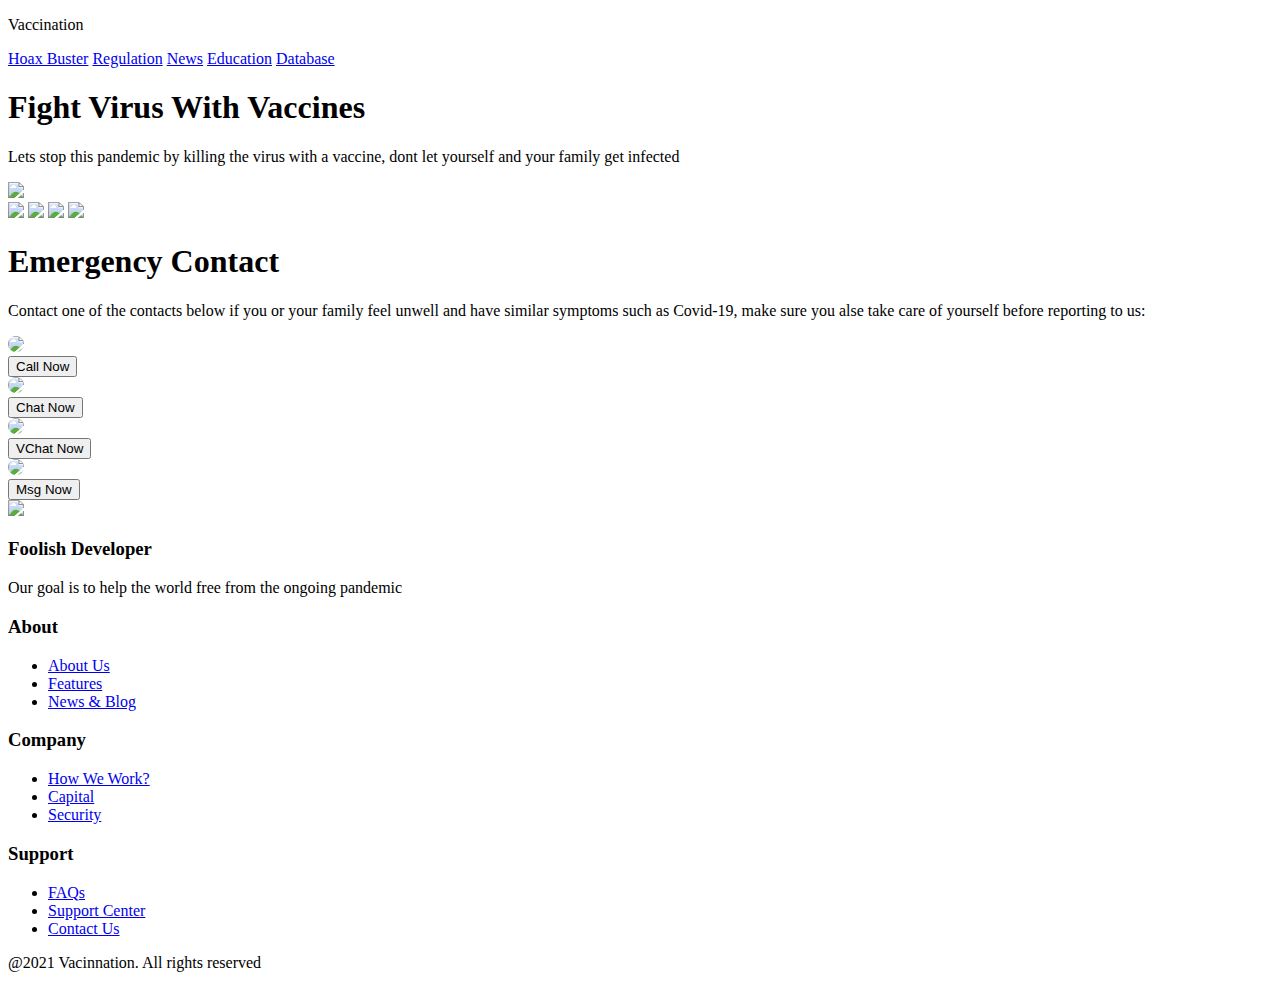
==== Practica 3/index.html @ 4ed314ea "Create index.html" ====
<!DOCTYPE html>
<html>
  <head>
    <meta charset="utf-8">
    <meta name="viewport" content="width=device-width, initial-scale=1.0">
    <title>Untitled</title>
    <link rel="stylesheet" href="styles.css">
</head>
  <body>
    <div class  = "topnav">
      <p class  =  "titulo">Vaccination</p>
      <div class = navRight>
        <a class="active" href="#home">Hoax Buster</a>
        <a href="#Regulation">Regulation</a>
        <a href="#News">News</a>
        <a href="#Education">Education</a>
        <a href="#Database">Database</a>
      </div>
    </div>
    <div class="row2">
      <div class="column2">
        <h1>Fight Virus With Vaccines</h1>
        <p>Lets stop this pandemic by killing the virus with a vaccine, dont let yourself and your family get infected</p>
      </div>
      <div class="column2">
        <img src="Nurse.webp" style="width:100%;">
      </div>
    </div>
    <section class="secondSection">
      <img src="astrazeneca-logo.png">
      <img src="Sinovac-logo.png">
      <img src="Pfizer-logo.png">
      <img src="Sputnik-logo.png">
  </section>
    <div class="row2">
      <div class="column2">
        <h1>Emergency Contact</h1>
        <p>Contact one of the contacts below if you or your family feel unwell and have similar symptoms such as Covid-19, make sure you alse take care of yourself before reporting to us:</p>
        <div class="row3">
          <div class="column3">
            <div class="content">
              <img src="1.png" style="border-radius:20px" >
              <div><button class="button">Call Now</button></div>
            </div>
          </div>
          <div class="column3">
            <div class="content">
              <img src="2.png" style="border-radius:20px" >
              <div><button class="button">Chat Now</button></div>
            </div>
          </div>
        </div>
        <div class="row3">
          <div class="column3">
            <div class="content">
              <img src="3.png" style="border-radius:20px" >
              <div><button class="button">VChat Now</button></div>
            </div>
          </div>
          <div class="column3">
            <div class="content">
              <img src="4.png" style="border-radius:20px" >
              <div><button class="button">Msg Now</button></div>
            </div>
          </div>
        </div>
      </div>
      <div class="column2">
        <img src="nurse2.png" style="width:100%;">
      </div>
    </div>
    <div class="footer-dark">
      <footer>
        <div class="row primary">
          <div class="column about">
          <h3>Foolish Developer</h3>
          <p>Our goal is to help the world free from the ongoing pandemic</p>
        </div>
        
        <div class="column links">
        <h3>About</h3>
        
         <ul>
          <li>
           <a href="#aUs">About Us</a>
          </li>
          <li>
           <a href="#Feat">Features</a>
          </li>
          <li>
           <a href="#N&B">News & Blog</a>
          </li>
         </ul>
        
        </div>
         
        <div class="column links">
          <h3>Company</h3>
           <ul>
            <li>
             <a href="#hww">How We Work?</a>
            </li>
            <li>
             <a href="#cap">Capital</a>
            </li>
            <li>
            <a href="#sec">Security</a>
            </li>
          </ul>
        </div>

        <div class="column links">
          <h3>Support</h3>
           <ul>
            <li>
             <a href="#faq">FAQs</a>
            </li>
            <li>
             <a href="#sup">Support Center</a>
            </li>
            <li>
            <a href="#cont">Contact Us</a>
            </li>
          </ul>
        </div>
        
        </div>
        <p class = "right" >@2021 Vacinnation. All rights reserved</p>
      </footer>
      
  </div>
  </body>
</html>
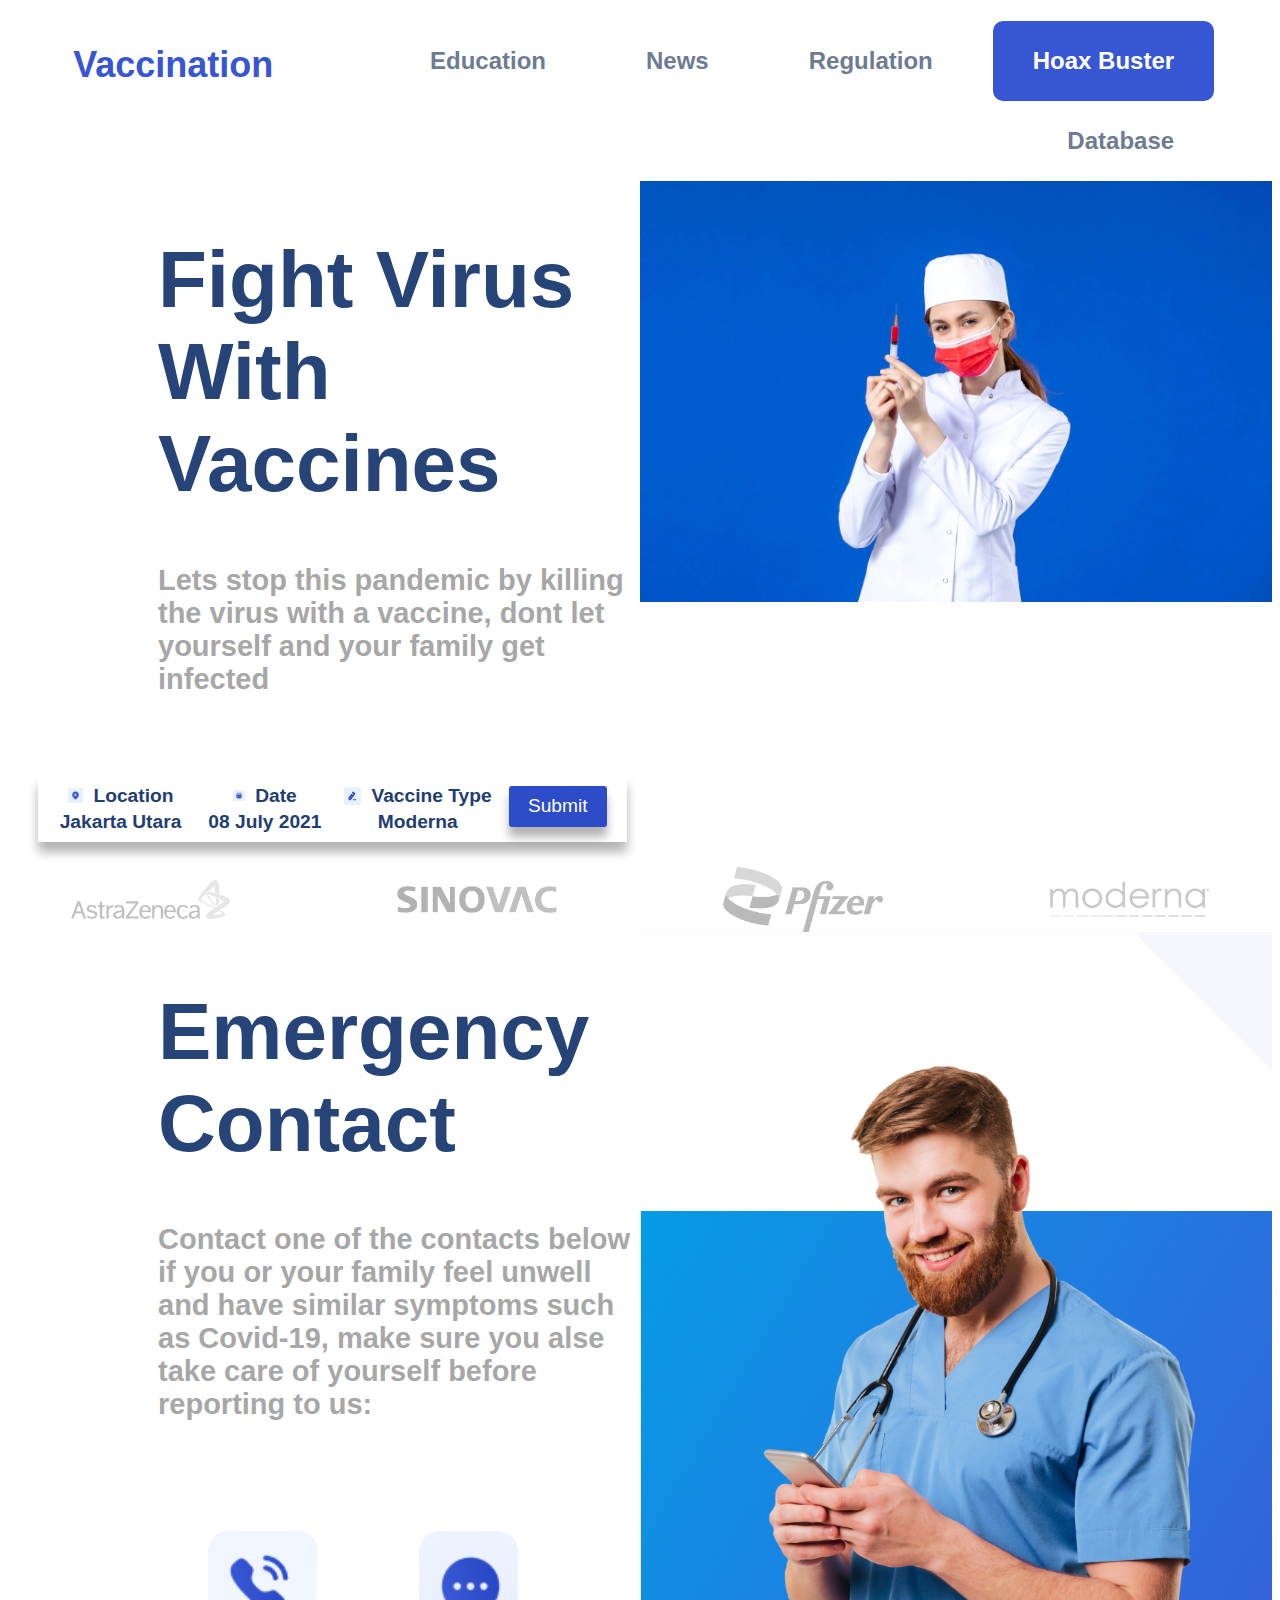
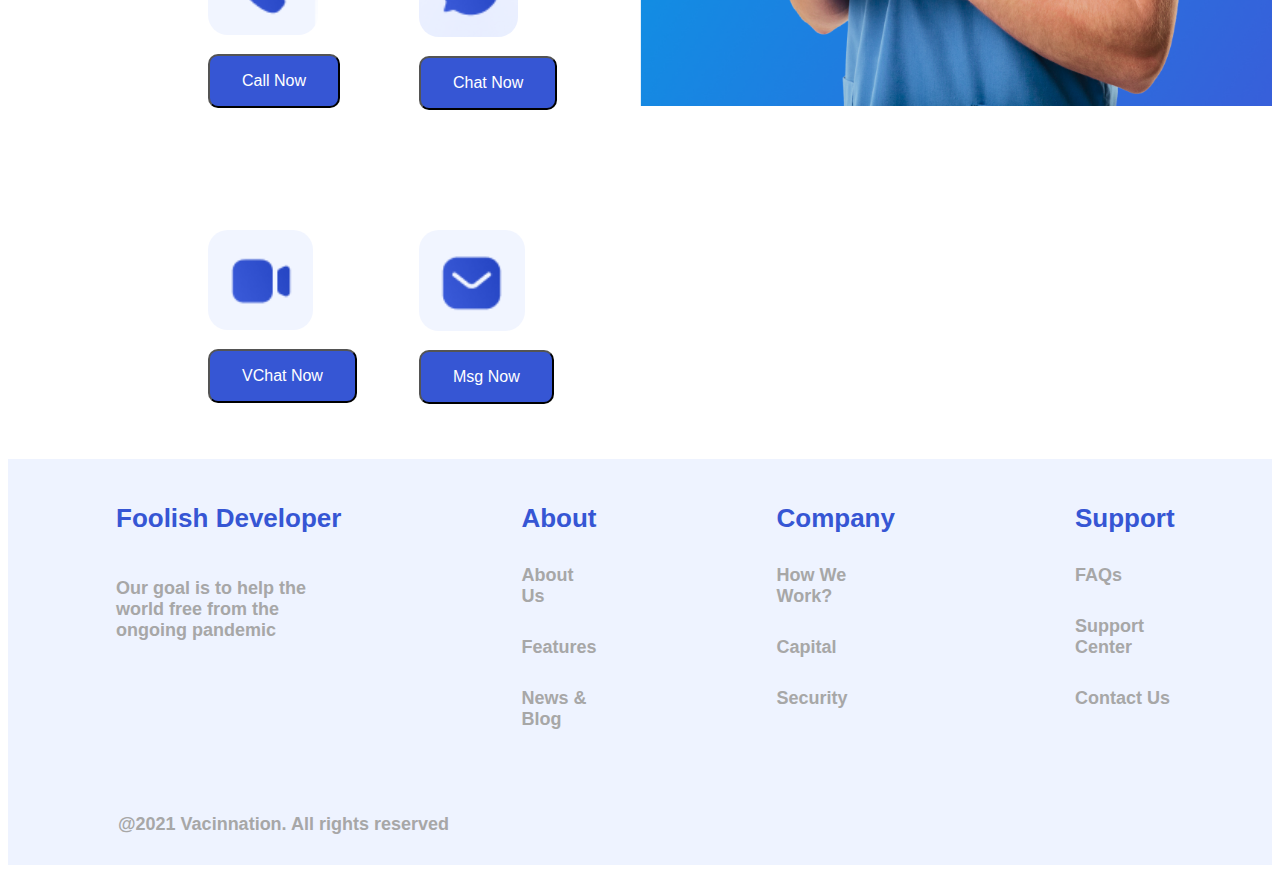
==== commit 8e91850a: "Add files via upload" ====
--- a/Practica 3/index.html
+++ b/Practica 3/index.html
@@ -1,133 +1,172 @@
-<!DOCTYPE html>
-<html>
-  <head>
-    <meta charset="utf-8">
-    <meta name="viewport" content="width=device-width, initial-scale=1.0">
-    <title>Untitled</title>
-    <link rel="stylesheet" href="styles.css">
-</head>
-  <body>
-    <div class  = "topnav">
-      <p class  =  "titulo">Vaccination</p>
-      <div class = navRight>
-        <a class="active" href="#home">Hoax Buster</a>
-        <a href="#Regulation">Regulation</a>
-        <a href="#News">News</a>
-        <a href="#Education">Education</a>
-        <a href="#Database">Database</a>
-      </div>
-    </div>
-    <div class="row2">
-      <div class="column2">
-        <h1>Fight Virus With Vaccines</h1>
-        <p>Lets stop this pandemic by killing the virus with a vaccine, dont let yourself and your family get infected</p>
-      </div>
-      <div class="column2">
-        <img src="Nurse.webp" style="width:100%;">
-      </div>
-    </div>
-    <section class="secondSection">
-      <img src="astrazeneca-logo.png">
-      <img src="Sinovac-logo.png">
-      <img src="Pfizer-logo.png">
-      <img src="Sputnik-logo.png">
-  </section>
-    <div class="row2">
-      <div class="column2">
-        <h1>Emergency Contact</h1>
-        <p>Contact one of the contacts below if you or your family feel unwell and have similar symptoms such as Covid-19, make sure you alse take care of yourself before reporting to us:</p>
-        <div class="row3">
-          <div class="column3">
-            <div class="content">
-              <img src="1.png" style="border-radius:20px" >
-              <div><button class="button">Call Now</button></div>
-            </div>
-          </div>
-          <div class="column3">
-            <div class="content">
-              <img src="2.png" style="border-radius:20px" >
-              <div><button class="button">Chat Now</button></div>
-            </div>
-          </div>
-        </div>
-        <div class="row3">
-          <div class="column3">
-            <div class="content">
-              <img src="3.png" style="border-radius:20px" >
-              <div><button class="button">VChat Now</button></div>
-            </div>
-          </div>
-          <div class="column3">
-            <div class="content">
-              <img src="4.png" style="border-radius:20px" >
-              <div><button class="button">Msg Now</button></div>
-            </div>
-          </div>
-        </div>
-      </div>
-      <div class="column2">
-        <img src="nurse2.png" style="width:100%;">
-      </div>
-    </div>
-    <div class="footer-dark">
-      <footer>
-        <div class="row primary">
-          <div class="column about">
-          <h3>Foolish Developer</h3>
-          <p>Our goal is to help the world free from the ongoing pandemic</p>
-        </div>
-        
-        <div class="column links">
-        <h3>About</h3>
-        
-         <ul>
-          <li>
-           <a href="#aUs">About Us</a>
-          </li>
-          <li>
-           <a href="#Feat">Features</a>
-          </li>
-          <li>
-           <a href="#N&B">News & Blog</a>
-          </li>
-         </ul>
-        
-        </div>
-         
-        <div class="column links">
-          <h3>Company</h3>
-           <ul>
-            <li>
-             <a href="#hww">How We Work?</a>
-            </li>
-            <li>
-             <a href="#cap">Capital</a>
-            </li>
-            <li>
-            <a href="#sec">Security</a>
-            </li>
-          </ul>
-        </div>
-
-        <div class="column links">
-          <h3>Support</h3>
-           <ul>
-            <li>
-             <a href="#faq">FAQs</a>
-            </li>
-            <li>
-             <a href="#sup">Support Center</a>
-            </li>
-            <li>
-            <a href="#cont">Contact Us</a>
-            </li>
-          </ul>
-        </div>
-        
-        </div>
-        <p class = "right" >@2021 Vacinnation. All rights reserved</p>
-      </footer>
-      
-  </div>
-  </body>
-</html>
+<!DOCTYPE html>
+<html>
+  <head>
+    <meta charset="utf-8">
+    <meta name="viewport" content="width=device-width, initial-scale=1.0">
+    <title>Untitled</title>
+    <link rel="stylesheet" href="styles.css">
+</head>
+  <body>
+    <div class  = "topnav">
+      <p class  =  "titulo">Vaccination</p>
+      <div class = navRight>
+        <a class="active" href="#home">Hoax Buster</a>
+        <a href="#Regulation">Regulation</a>
+        <a href="#News">News</a>
+        <a href="#Education">Education</a>
+        <a href="#Database">Database</a>
+      </div>
+    </div>
+    <div class="row2">
+      <div class="column2">
+        <h1>Fight Virus With Vaccines</h1>
+        <p>Lets stop this pandemic by killing the virus with a vaccine, dont let yourself and your family get infected</p>
+        <div class="form">
+          <table class="table">
+              <tbody>
+                  <th>
+                      <div class="row5">
+                          <img src="5.png" class="icon">
+                          <span>Location</span>
+                      </div>
+                  </th>
+                  <th>
+                      <div class="row5">
+                          <img src="6.png" class="icon">
+                          <span>Date</span>
+                      </div>
+                  </th>
+                  <th>
+                      <div class="row5">
+                          <img src="7.png" class="icon">
+                          <span>Vaccine Type</span>
+                      </div>                
+                  </th>
+                  <tr>
+                      <td>
+                          Jakarta Utara
+                      </td>
+                      <td>
+                          08 July 2021
+                      </td>
+                      <td>
+                          Moderna
+                      </td>
+                  </tr>
+              </tbody>
+          </table>
+          <button>
+            Submit
+          </button>
+      </div>
+      </div>
+      <div class="column2">
+        <img src="Nurse.webp" style="width:100%;">
+      </div>
+    </div>
+
+    <section class="secondSection">
+      <img src="astrazeneca-logo.png">
+      <img src="Sinovac-logo.png">
+      <img src="Pfizer-logo.png">
+      <img src="Moderna-logo.png">
+    </section>
+    <div class="row2">
+      <div class="column2">
+        <h1>Emergency Contact</h1>
+        <p>Contact one of the contacts below if you or your family feel unwell and have similar symptoms such as Covid-19, make sure you alse take care of yourself before reporting to us:</p>
+        <div class="row3">
+          <div class="column3">
+            <div class="content">
+              <img src="1.png" style="border-radius:20px" >
+              <div><button class="button">Call Now</button></div>
+            </div>
+          </div>
+          <div class="column3">
+            <div class="content">
+              <img src="2.png" style="border-radius:20px" >
+              <div><button class="button">Chat Now</button></div>
+            </div>
+          </div>
+        </div>
+        <div class="row3">
+          <div class="column3">
+            <div class="content">
+              <img src="3.png" style="border-radius:20px" >
+              <div><button class="button">VChat Now</button></div>
+            </div>
+          </div>
+          <div class="column3">
+            <div class="content">
+              <img src="4.png" style="border-radius:20px" >
+              <div><button class="button">Msg Now</button></div>
+            </div>
+          </div>
+        </div>
+      </div>
+      <div class="column2">
+        <img src="nurse2.png" style="width:100%;">
+      </div>
+    </div>
+    <div class="footer-dark">
+      <footer>
+        <div class="row primary">
+          <div class="column about">
+          <h3>Foolish Developer</h3>
+          <p>Our goal is to help the world free from the ongoing pandemic</p>
+        </div>
+        
+        <div class="column links">
+        <h3>About</h3>
+        
+         <ul>
+          <li>
+           <a href="#aUs">About Us</a>
+          </li>
+          <li>
+           <a href="#Feat">Features</a>
+          </li>
+          <li>
+           <a href="#N&B">News & Blog</a>
+          </li>
+         </ul>
+        
+        </div>
+         
+        <div class="column links">
+          <h3>Company</h3>
+           <ul>
+            <li>
+             <a href="#hww">How We Work?</a>
+            </li>
+            <li>
+             <a href="#cap">Capital</a>
+            </li>
+            <li>
+            <a href="#sec">Security</a>
+            </li>
+          </ul>
+        </div>
+
+        <div class="column links">
+          <h3>Support</h3>
+           <ul>
+            <li>
+             <a href="#faq">FAQs</a>
+            </li>
+            <li>
+             <a href="#sup">Support Center</a>
+            </li>
+            <li>
+            <a href="#cont">Contact Us</a>
+            </li>
+          </ul>
+        </div>
+        
+        </div>
+        <p class = "right" >@2021 Vacinnation. All rights reserved</p>
+      </footer>
+      
+  </div>
+  </body>
+</html>--- a/Practica 3/styles.css
+++ b/Practica 3/styles.css
@@ -0,0 +1,276 @@
+.topnav {
+  background-color: #FFFFFF;
+  overflow: hidden;
+}
+
+body{
+  font-family: 'Hind Vadodara', sans-serif;
+  font-weight: bold;
+}
+
+.topnav .navRight a{
+  float: left;
+  color: #6D7B93;
+  text-align: center;
+  padding: 26px 40px;
+  text-decoration: none;
+  font-size: 24px;
+  float: right;
+  margin-right: 20px;
+}
+
+.topnav .navRight{
+  margin-right: 3%;
+  margin-top: 1%;
+}
+
+.topnav p.titulo {
+  margin-left: 2%;
+}
+
+.topnav p.titulo {
+  float: left;
+  color: #3656D4;
+  text-align: center;
+  text-decoration: none;
+  font-size: 36px;
+  padding: 0px 40px;
+}
+
+.topnav a:hover {
+  background-color: #ddd;
+  color: black;
+}
+
+.topnav a.active {
+  background-color: #3656D4;
+  color: white;
+  border-radius: 10px;
+}
+
+footer {
+  background-color: #EEF3FF;
+  color: #a7a7a7;
+  font-size: 18px;
+}
+footer * {
+  font-family: "Poppins", sans-serif;
+  box-sizing: border-box;
+  border: none;
+  outline: none;
+}
+.row {
+  padding: 1em 1em;
+}
+.row.primary {
+  display: grid;
+  grid-template-columns: 2fr 1fr 1fr 2fr;
+  align-items: stretch;
+}
+.column {
+  width: 100%;
+  display: flex;
+  flex-direction: column;
+  padding: 0 5em;
+  min-height: 150px;
+  margin-left: 0px;
+}
+
+h3{
+  width: 100%;
+  text-align: left;
+  color: #3656D4;
+  font-size: 26px;
+  white-space: nowrap;
+}
+
+ul {
+  list-style: none;
+  display: flex;
+  flex-direction: column;
+  padding: 0;
+  margin-top: 5px;
+}
+li:not(:first-child) {
+  margin-top: 30px;
+}
+
+ul li a {
+  color: #a7a7a7;
+  text-decoration: none;
+}
+
+.footer-menu{
+  float: left;
+  margin-top: 10px;
+}
+
+.footer-menu a{
+  color: #cfd2d6;
+  padding: 10px;
+  text-decoration: none;
+}
+.footer-menu a:hover{
+  color: #27bcda;
+}
+
+@media screen and (max-width: 850px) {
+  .row.primary {
+    grid-template-columns: 1fr;
+  }
+}
+
+.right{
+  margin-left: 80px;
+  padding: 30px;
+}
+
+.column2 {
+  float: left;
+  width: 50%;
+}
+
+.row2:after {
+  content: "";
+  display: table;
+  clear: both;
+}
+
+.column2 h1{
+  margin-left: 150px;
+  width: 70%;
+  font-size: 80px;
+  color: #264477;
+}
+
+.column2 p{
+  font-size: 29px;
+  color: #a7a7a7;
+  width: 75%;
+  margin-left: 150px;
+}
+
+.column3 {
+  float: left;
+  width: 50%;
+}
+
+.row3:after {
+  content: "";
+  display: table;
+  clear: both;
+}
+
+.column3 h1{
+  margin-left: 150px;
+  width: 70%;
+  font-size: 80px;
+  color: #264477;
+}
+
+.column3 p{
+  font-size: 29px;
+  color: #a7a7a7;
+  width: 75%;
+  margin-left: 150px;
+}
+
+.row3{
+  margin-left: 190px;
+  margin-bottom: 45px;
+  padding: 10px;
+  margin-top: 100px;
+}
+
+.button {
+  border-radius: 10px;
+  color: white;
+  padding: 16px 32px;
+  text-align: center;
+  text-decoration: none;
+  display: inline-block;
+  font-size: 16px;
+  margin-top: 15px;
+  cursor: pointer;
+}
+
+.button {
+  background-color: #3656D4; 
+  color: white; 
+}
+
+.secondSection
+{
+    display: flex;
+    flex-wrap: nowrap;
+    align-items: center;
+    justify-content: space-between;
+    max-width: 100%;
+    filter: grayscale(100%) opacity(30%);
+    padding-left: 5%;
+    padding-right: 5%;
+    margin-top: 25px;
+}
+
+.secondSection img{
+    width: 14%;
+}
+
+.form {
+  width: 90%;
+  background-color: hsla(1, 0%, 100%, 0.9);
+  box-shadow: 0px 10px 10px rgb(0 0 0 / 30%);
+  z-index: 1;
+  margin-top: 80px;
+  margin-left: 30px;
+  display: flex;
+  align-items: center;
+  justify-content: space-around;
+  padding-right: 20px;
+}
+
+.table {
+  padding: 5px 0 5px 0;
+  display: flex;
+  flex-wrap: nowrap;
+  width: 100%;
+  font-family: 'League Spartan', sans-serif;
+  font-size: 1.2em;
+  color: #1F3E72;
+}
+
+.row5 {
+  display: flex;
+  align-items: center;
+  vertical-align: middle;
+  justify-content: center;
+}
+
+.icon {
+  max-width: 10%;
+  cursor: pointer;
+  opacity: 1;
+  transition: 0.3s;
+}
+.row5 span {
+  margin-left: 10px;
+}
+td {
+  text-align: center;
+}
+
+.form button {
+  background-color: #2c4cca;
+  border: none;
+  border-radius: 3px;
+  box-shadow: 0px 10px 10px rgb(0 0 0 / 30%);
+  color: white;
+  cursor: pointer;
+  font-family: 'League Spartan', sans-serif;
+  font-size: 1.2em;
+  padding: 0.5em 1em;
+  text-decoration: none;
+  transition: all ease-in-out .3s;
+  margin-top: 10px;
+  margin-bottom: 15px;
+}